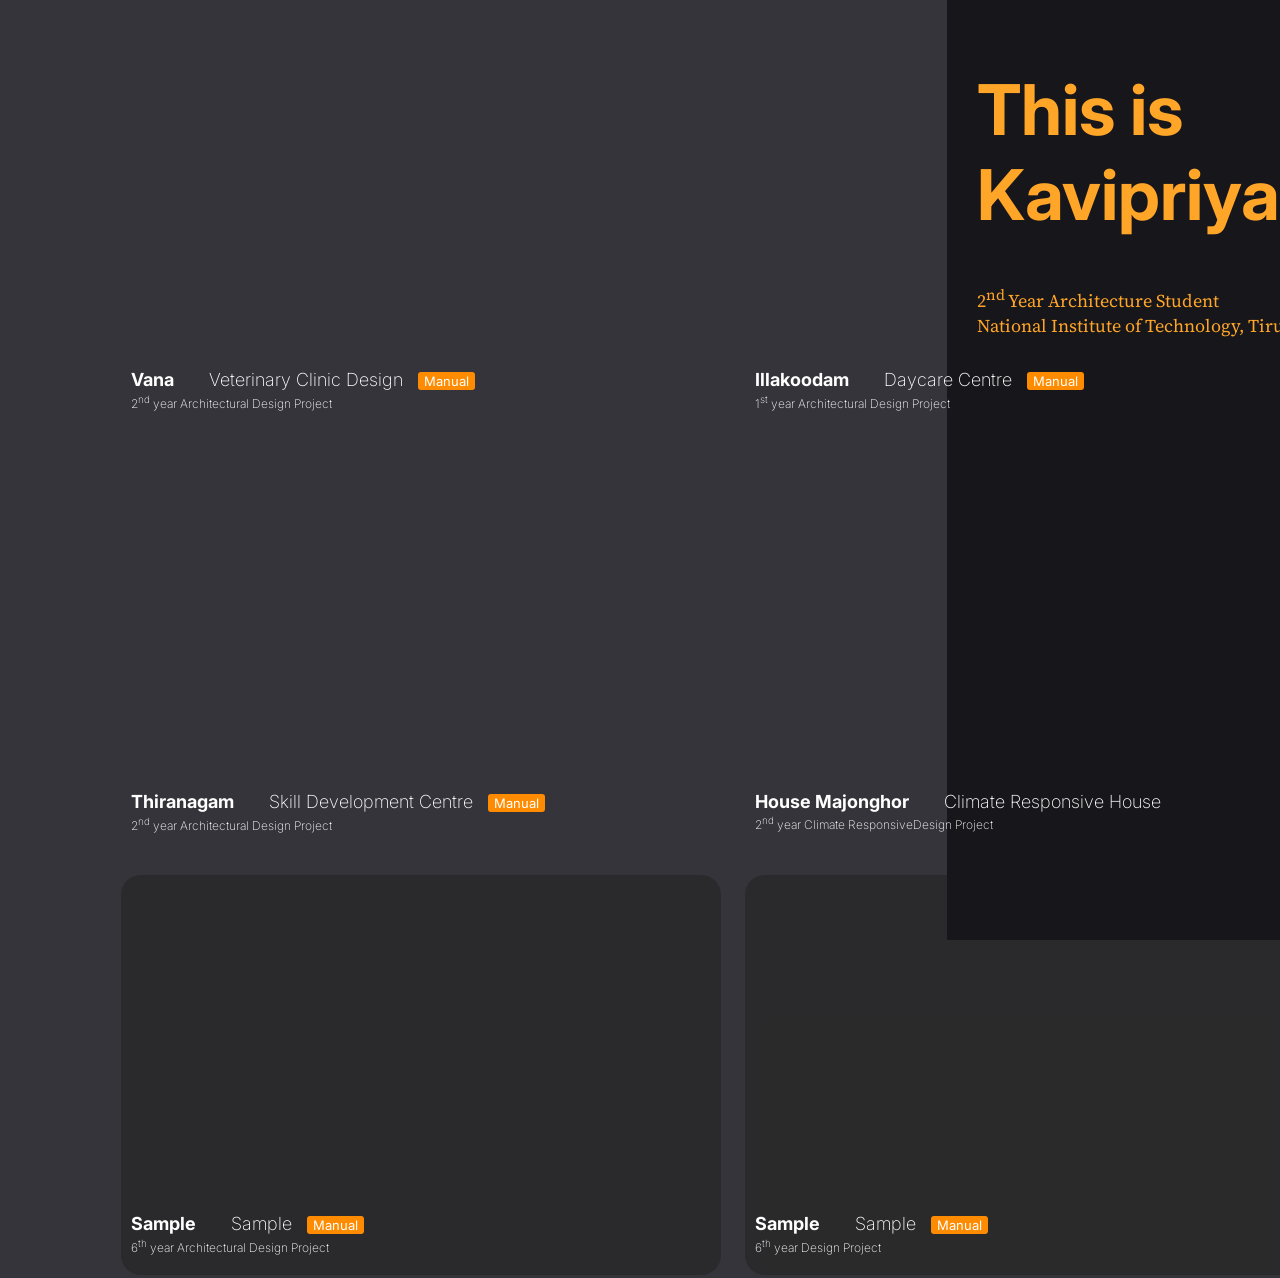
==== about.html @ 26f85215 "Start" ====
<!DOCTYPE html>
<html>
    <head>
        <title>Kavipriyan K</title>
        <link rel="stylesheet" href="styles.css">
    </head>
    <body>
        <!--div id="bottom-bar">
            <img src="Images/Kavipriyan Logo Transparent.png" 
            style="width: 200px; height: 200px; position: relative; bottom: 10px;">
            <span style="margin-left: 10px">
                <a href="about.html">About Me</a>
                <a href="about.html">Works</a>
                <a href="about.html">Let Me Know</a>
            </span>
        </div-->
        
        <div id="side-bar">
            <h1>This is Kavipriyan K</h1>
            2<sup>nd</sup> Year Architecture Student<br>
            National Institute of Technology, Tiruchirappalli
        </div>

        <div id="about-content">

        </div>

        <!--div id="works">
            <div class="display" id="aaruthal" style="display: block;">
                <h1 style="font-weight: 300; line-height: 8px;">Aaruthal</h1>
                Ministers' Residence
                <img src="Portfolio/Vana/1.jpeg" style="position: fixed; top: 180px; height: 800px;">
            </div>
        </div-->

        <!--div class="work-card" id="vana-clinic" 
            data-title = "Vana, Veterinary Clinic Design" 
            data-images = '["1.jpg", "2.jpg", "3.jpg"]'>

            <img src="thumb.jpg" alt="Vana Project">
            <h3>Vana Clinic</h3>
        </div-->

        <div id="gallery-overlay" class="overlay">
            <div class="overlay-header">
                <h2 id="project-title"></h2>
                <p id="project-cap"></p>
                <button id="close-gallery">&times;</button>
            </div>
            
            <button class="nav-btn prev-btn" id="prev-btn">&#10094;</button>
            <div class="image-container">
                <img id="gallery-img" src="" alt="Gallery Image" style="border-radius: 10px">
            </div>
            <button class="nav-btn next-btn" id="next-btn">&#10095;</button>
        </div>

        <div id="works-content">
            <table>
                <tr>
                    <td>
                        <div class="work-card" id="vana-clinic"
                            data-title = "Vana" 
                            data-sub = "Veterinary Clinic"
                            data-images = '["Vana", 3]'>    
                            <p>
                                <b>Vana</b> &nbsp; &nbsp; &nbsp; Veterinary Clinic Design &nbsp; <button>Manual</button><br>
                                <span class="caption">2<sup>nd</sup> year Architectural Design Project</span>
                            </p>
                        </div>
                    </td>
                    <td>
                        <div class="work-card" id="daycare"
                            data-title = "Illakoodam" 
                            data-sub = "Daycare Centre"
                            data-images = '["Daycare", 5]'>    
                            <p>
                                <b>Illakoodam</b> &nbsp; &nbsp; &nbsp; Daycare Centre &nbsp; <button>Manual</button><br>
                                <span class="caption">1<sup>st</sup> year Architectural Design Project</span>
                            </p>
                        </div>
                    </td>
                </tr>
                <tr>
                    <td>
                        <div class="work-card" id="thiranagam" onClick="Open('thiranagam')"
                            data-title = "Thiranagam" 
                            data-sub = "Skill Development Centre"
                            data-images = '["Thiranagam", 3]'> 
                            <p>
                                <b>Thiranagam</b> &nbsp; &nbsp; &nbsp; Skill Development Centre &nbsp; <button>Manual</button><br>
                                <span class="caption">2<sup>nd</sup> year Architectural Design Project</span>
                            </p>
                        </div>
                    </td>
                    <td>
                        <div class="work-card" id="majonghor"
                            data-title = "House Majonghor" 
                            data-sub = "Climate Responsive House"
                            data-images = '["Majonghor", 8]'>    
                            <p>
                                <b>House Majonghor</b> &nbsp; &nbsp; &nbsp; Climate Responsive House<br>
                                <span class="caption">2<sup>nd</sup> year Climate ResponsiveDesign Project</span>
                            </p>
                        </div>
                    </td>
                </tr>
                <tr>
                    <td>
                        <div class="work-card" id="s1"
                            data-title = "Vana" 
                            data-sub = "Veterinary Clinic"
                            data-images = '["Vana", 3]'>    
                            <p>
                                <b>Sample</b> &nbsp; &nbsp; &nbsp; Sample &nbsp; <button>Manual</button><br>
                                <span class="caption">6<sup>th</sup> year Architectural Design Project</span>
                            </p>
                        </div>
                    </td>
                    <td>
                        <div class="work-card" id="s1"
                            data-title = "Illakoodam" 
                            data-sub = "Daycare Centre"
                            data-images = '["Daycare", 5]'>    
                            <p>
                                <b>Sample</b> &nbsp; &nbsp; &nbsp; Sample &nbsp; <button>Manual</button><br>
                                <span class="caption">6<sup>th</sup> year Design Project</span>
                            </p>
                        </div>
                    </td>
                </tr>
            </table>
        </div>

        <div id="contacts-content">

        </div>

        <img src="Images/Kavipriyan Portfolio pic.png"
            style="height: 820px; position: fixed; right: -80px; bottom: 0px;">

        <script src="script.js"></script>
    </body>
</html>
---- styles.css ----
@import url('https://fonts.googleapis.com/css2?family=Inter:ital,opsz,wght@0,14..32,100..900;1,14..32,100..900&family=Source+Serif+4:ital,opsz,wght@0,8..60,200..900;1,8..60,200..900&display=swap');

body {
    background-color: #35343a;
    user-select: none;
}

#bottom-bar {
    background-image: linear-gradient(to bottom, rgba(255, 255, 255, 0) 5%, #bdbfce 30%);
    /*border: 1px solid black;*/

    position: fixed;
    margin: 0px -8px -8px -8px;
    bottom: 0px; 
    width: 100%;
}

#bottom-bar a {
    margin: 0px 30px 0px 30px;
    background: none;
    border: none;

    position: relative;
    top: -70px;

    font-family: "Inter", Arial;
    font-size: 18px;
    text-decoration: none;
    color: black;
    transition-duration: 0.5s;
}

#bottom-bar a:hover {
    cursor: pointer;
    letter-spacing: 5px;
}

#side-bar {
    background-color: #17161b;
    height: 100%; 
    width: 480px;

    position: fixed; 
    left: 74%; 
    top: 0px;

    margin: 0px;
    padding: 20px 30px;
    
    color: rgb(255, 166, 41);

    font-family: "Source Serif 4";
    font-size: 18px;
}

#side-bar h1 {
    font-family: "Inter";
    font-size: 70px;
    word-wrap: normal;
}

#works-content {
    width: 1000px; 
    height: 1000px;

    margin: 10px 100px;
}

#works-content button {
    border: none;
    background-color: rgba(255, 140, 0);
    border-radius: 3px;
    color: white;

    font-family: "Inter";
    font-weight: 400;
    font-size: 13px;

}

#works-content #vana-clinic {
    background-image: url("Images/Aaruthal\ Render.png");
    background-size: 150%;
    background-position: -150px -300px;
    height: 400px;
    width: 600px;
}

#works-content #daycare {
    background-image: url("Images/Daycare\ Render.png");
    background-size: 170%;
    background-position: -200px 0px;
    height: 400px;
    width: 600px;
}

#works-content #majonghor {
    background-image: url("Images/House Majonghor Render.png");
    background-size: 140%;
    background-position: -130px 0px;
    height: 400px;
    width: 600px;
}

#works-content #thiranagam {
    background-image: url("Images/Thiranagam Render.png");
    background-size: 140%;
    background-position: -130px 0px;
    height: 400px;
    width: 600px;
}

#works-content #s1 {
    background-color: rgba(39, 39, 39, 0.8);
    background-size: 140%;
    background-position: -130px 0px;
    height: 400px;
    width: 600px;
}

.work-card {
    font-family: "Inter";
    font-weight: 200;
    font-size: 18px;
    color: white;
    margin: 0px 10px;

    border-radius: 20px;
}

.work-card p {
    position: relative;
    top: 340px;
    left: 10px;
    line-height: 18px; 
}

.work-card b {
    font-weight: 700;
}

.work-card .caption {
    font-size: 12px;
}

.work-card:hover {
    box-shadow: 0px 0px 10px 10px rgba(255, 140, 0, 0.3);
    cursor: pointer;
    transition-duration: 0.3s;
}

#works {
    position: fixed;
    z-index: 10;

    width: 100%;
    height: 100%;
    margin: -10px -8px;
    padding: 30px 50px;

    background-color: rgba(0, 0, 0, 0.8);
    color: white;

    font-family: "Inter", Arial;
    font-weight: 200;
}

/* The Overlay Background */
.overlay {
    display: none; /* Hidden by default */
    position: fixed;
    top: 0;
    left: 0;
    width: 100%;
    height: 100%;
    background-color: rgba(0, 0, 0, 0.8); /* Translucent black */
    z-index: 1000;
    justify-content: center;
    align-items: center;
}

/* Header: Title and Close Button */
.overlay-header {
    position: absolute;
    top: 20px;
    width: 100%;
    padding: 0 40px;
    display: block;
    justify-content: space-between;
    align-items: center;
    color: white;
    box-sizing: border-box;
}

.overlay h2 {
    font-family: "Source Serif 4";
    font-weight: 400;
    font-size: 40px;
    margin: 0;
}

.overlay p {
    font-family: "Inter";
    font-weight: 200;
    font-size: 15px;
    margin: 0;
}

/* Image Styling */
.image-container img {
    max-width: 85vw;
    max-height: 80vh;
    box-shadow: 0 5px 15px rgba(0,0,0,0.5);
    transition: opacity 0.3s;
}

/* Navigation Buttons */
.nav-btn {
    position: absolute;
    top: 50%;
    transform: translateY(-50%);
    background: none;
    border: none;
    color: white;
    font-size: 3rem;
    cursor: pointer;
    padding: 20px;
    transition: opacity 0.3s;
}

.nav-btn:hover { opacity: 0.7; }
.prev-btn { left: 20px; }
.next-btn { right: 20px; }

#close-gallery {
    background: none;
    border: none;
    color: white;
    font-size: 50px;
    cursor: pointer;

    position: fixed; 
    right: 30px; 
    top: 20px;
}


.image-container.active {
    opacity: 1;
    visibility: visible;
}
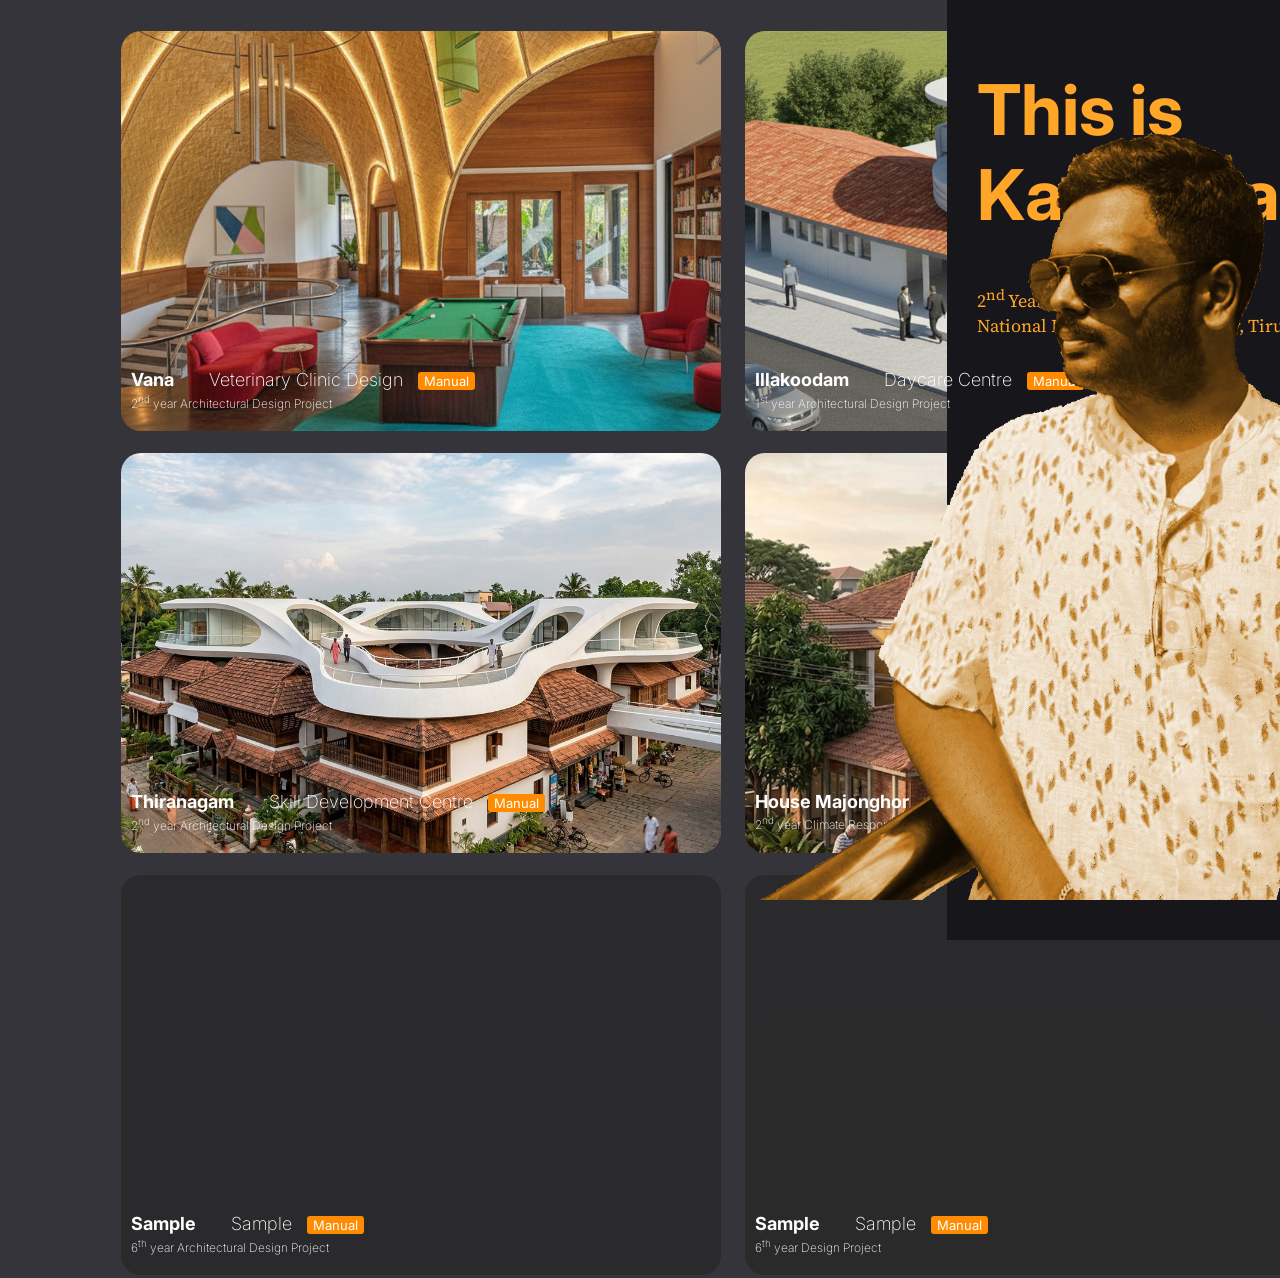
==== commit 4d7680b1: "Updated root functioning files" ====
--- a/about.html
+++ b/about.html
@@ -139,6 +139,12 @@
         <img src="Images/Kavipriyan Portfolio pic.png"
             style="height: 820px; position: fixed; right: -80px; bottom: 0px;">
 
+        <!--Spinning Loader Container-->
+        <div class="image-container">
+            <div id="image-loader" class="loader"></div>
+            <img id="gallery-img" src="" alt="Gallery Image">
+        </div>
+
         <script src="script.js"></script>
     </body>
 </html>
--- a/styles.css
+++ b/styles.css
@@ -248,4 +248,32 @@
 .image-container.active {
     opacity: 1;
     visibility: visible;
+}
+
+/* LOADER */
+
+.loader {
+    border: 4px solid rgba(255, 255, 255, 0.3);
+    border-radius: 50%;
+    border-top: 4px solid #fff;
+    width: 40px;
+    height: 40px;
+    animation: spin 1s linear infinite;
+    display: none; /* Hidden by default */
+    position: absolute;
+}
+
+@keyframes spin {
+    0% { transform: rotate(0deg); }
+    100% { transform: rotate(360deg); }
+}
+
+/* Smoothly fade the image in once loaded */
+#gallery-img {
+    transition: opacity 0.3s ease;
+    opacity: 0;
+}
+
+#gallery-img.loaded {
+    opacity: 1;
 }
